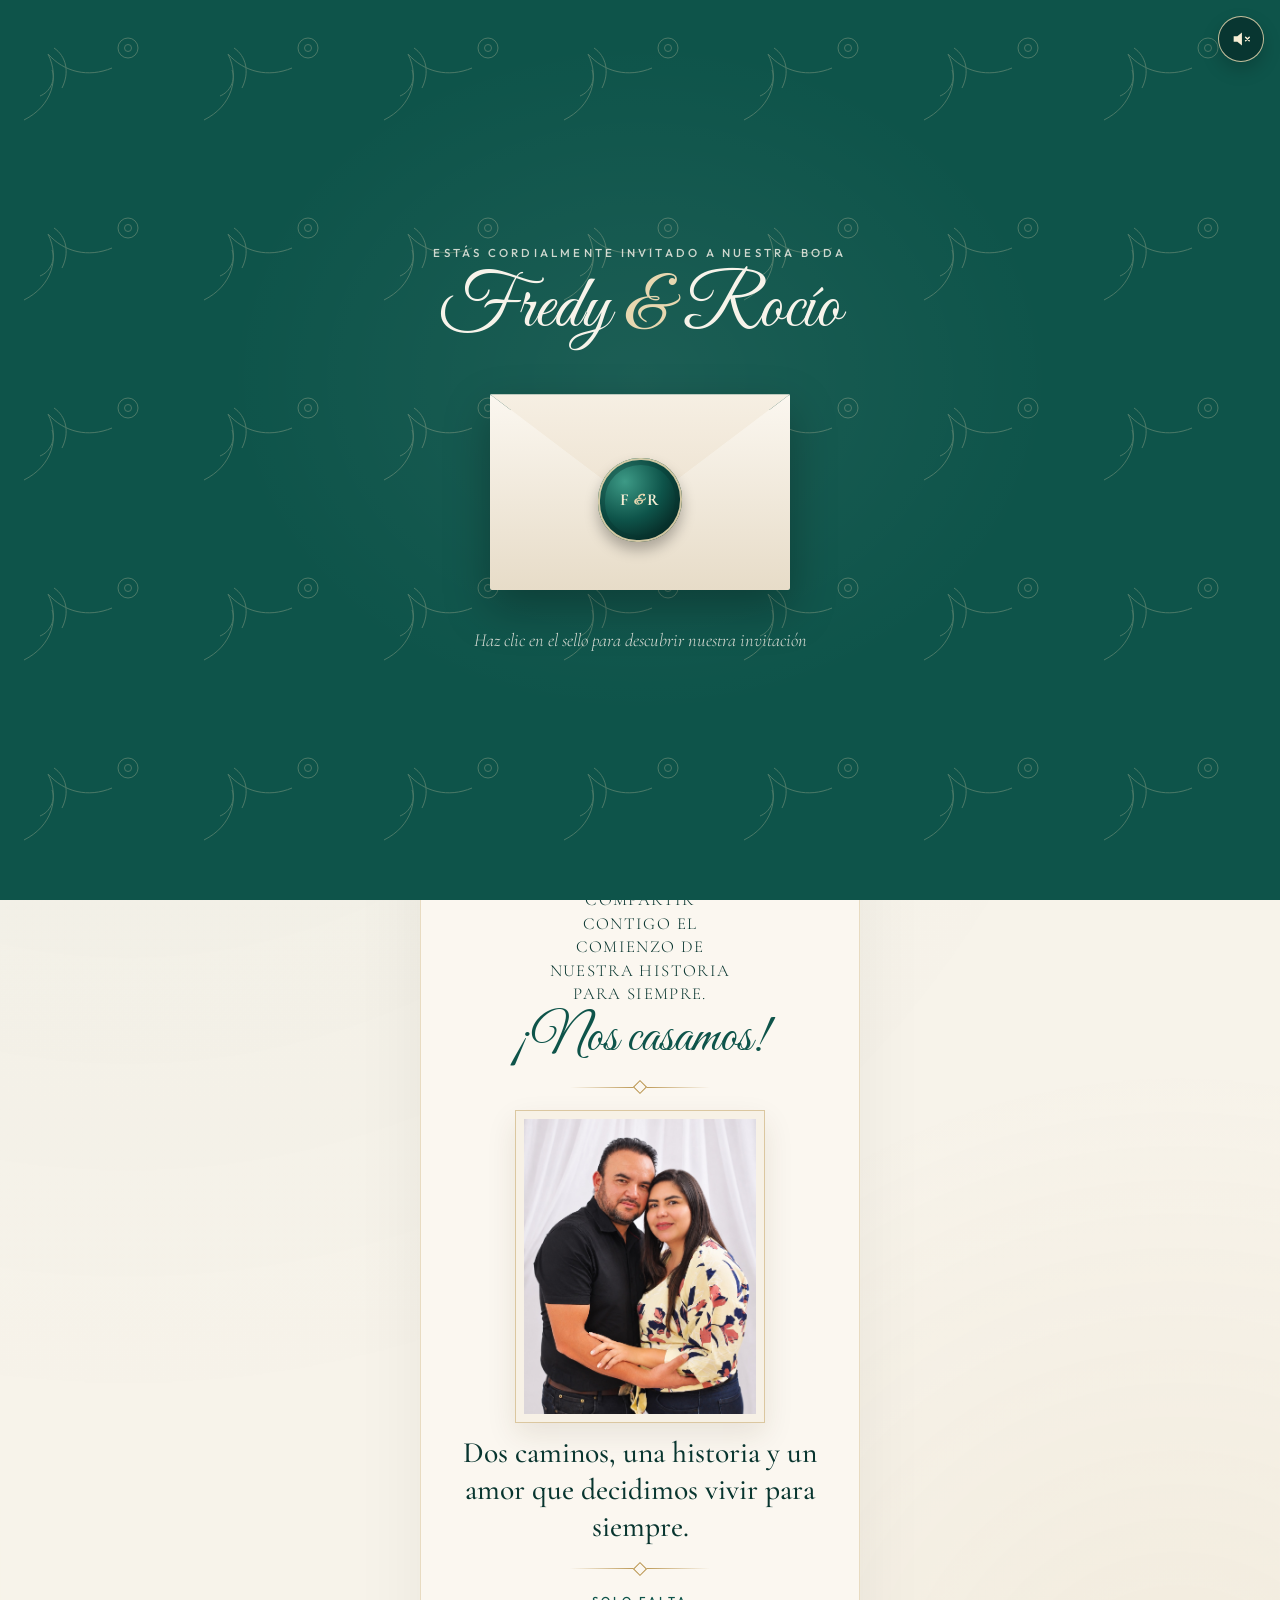
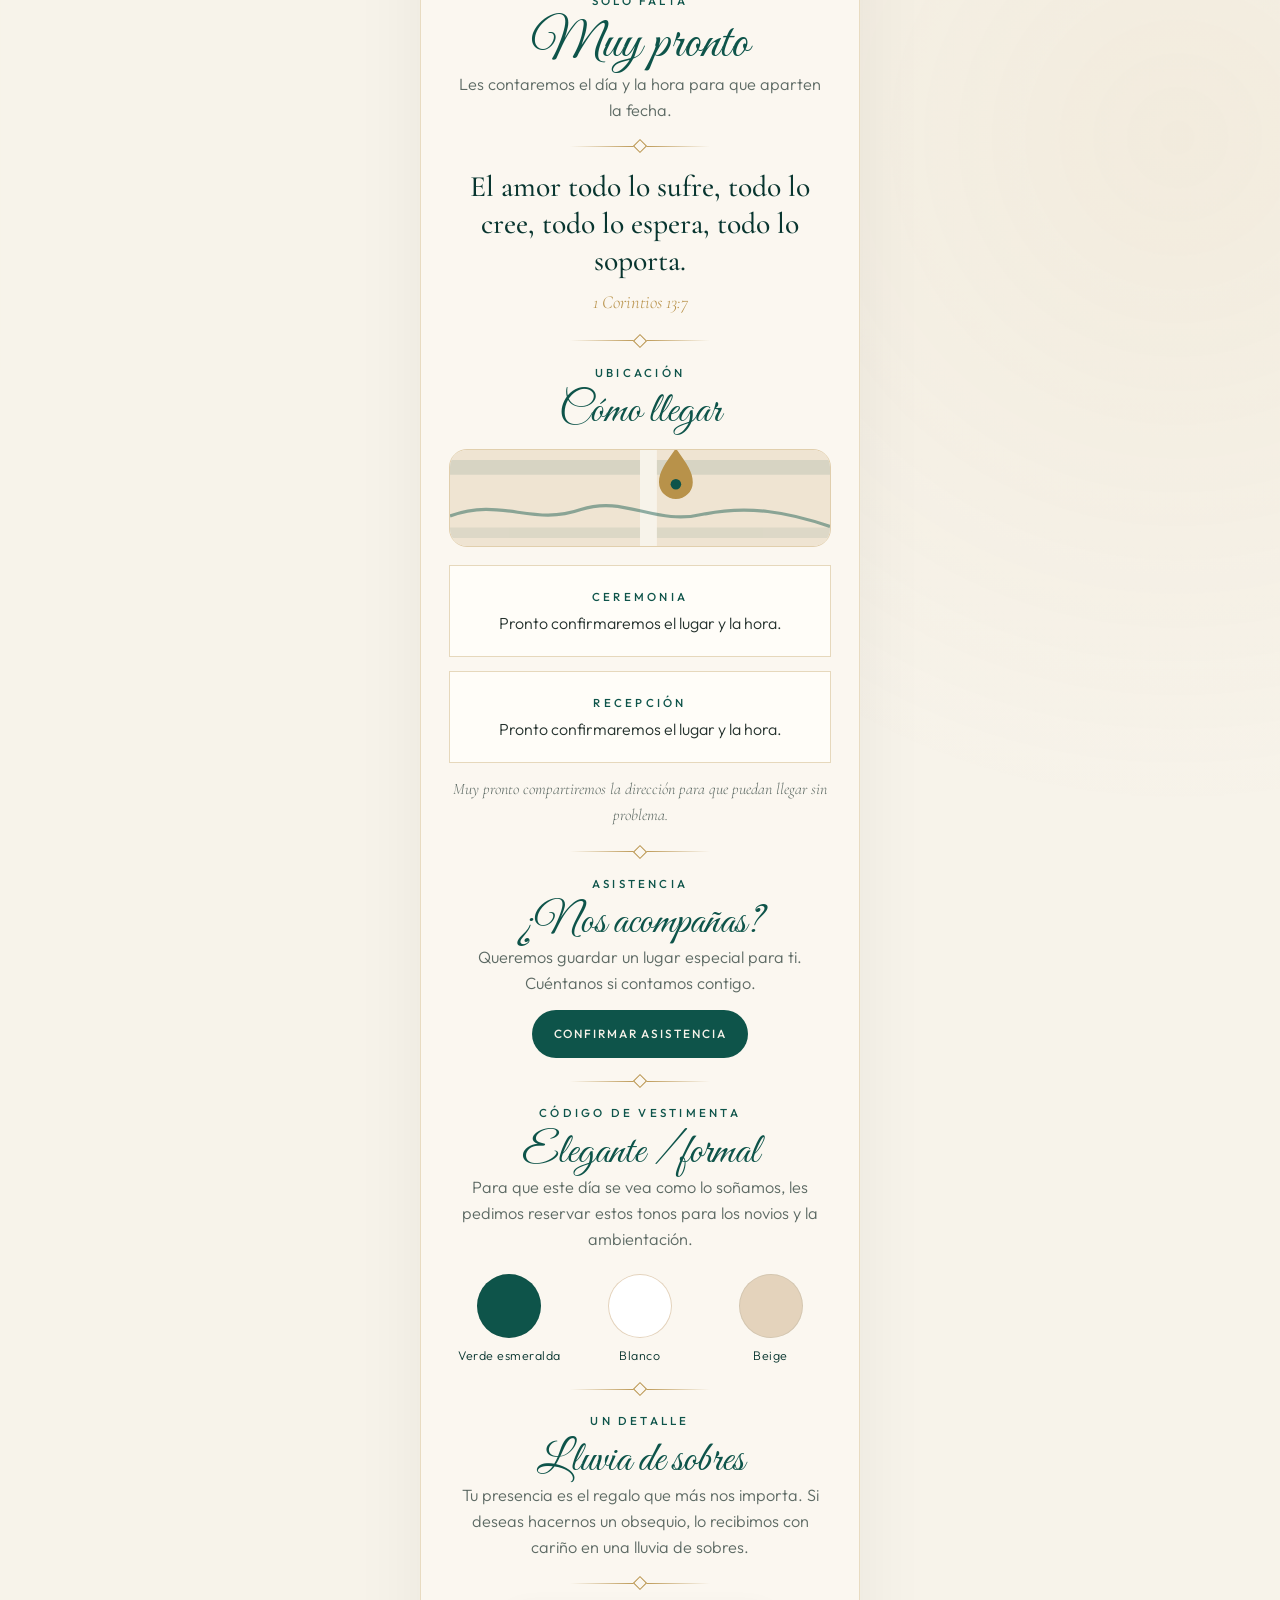
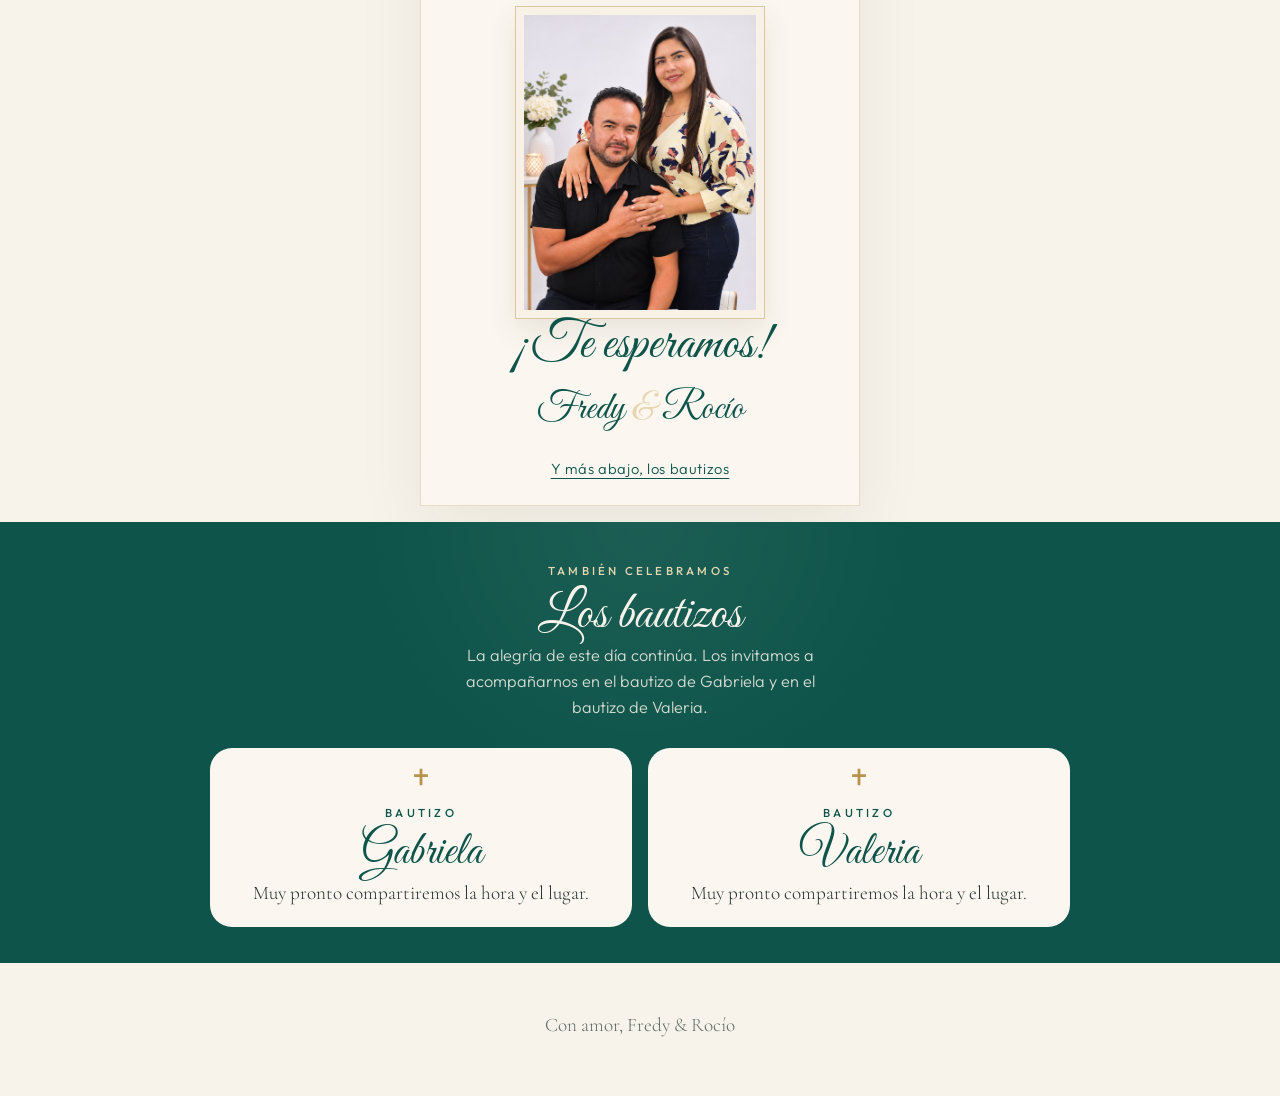
==== public/index.html @ 4b37cfa0 "Sirve la invitación desde public para que Vercel la publique. Co-authored-by: Cursor <cursoragent@cu" ====
<!DOCTYPE html>
<html lang="es">
<head>
  <meta charset="UTF-8">
  <meta name="viewport" content="width=device-width, initial-scale=1">
  <meta name="theme-color" content="#0e544a">
  <title>Fredy &amp; Rocío</title>
  <meta name="description" content="Invitación a la boda de Fredy y Rocío, y a los bautizos de Gabriela y Valeria.">
  <link rel="icon" href="data:image/svg+xml,%3Csvg xmlns='http://www.w3.org/2000/svg' viewBox='0 0 32 32'%3E%3Crect width='32' height='32' rx='6' fill='%230e544a'/%3E%3Ctext x='16' y='21' text-anchor='middle' font-size='11' fill='%23f3e6c4' font-family='Georgia'%3EFR%3C/text%3E%3C/svg%3E">
  <link rel="preconnect" href="https://fonts.googleapis.com">
  <link rel="preconnect" href="https://fonts.gstatic.com" crossorigin>
  <link href="https://fonts.googleapis.com/css2?family=Cormorant+Garamond:ital,wght@0,500;0,600;0,700;1,500;1,600&family=Great+Vibes&family=Outfit:wght@300;400;500;600&display=swap" rel="stylesheet">
  <link rel="stylesheet" href="css/styles.css">
</head>
<body>
  <section class="gate" id="gate" aria-label="Portada de la invitación">
    <div class="gate-inner">
      <p class="invite-kicker"><span>Estás cordialmente invitado</span><span>a nuestra boda</span></p>
      <p class="gate-names"><span data-novio>Fredy</span> <em>&amp;</em> <span data-novia>Rocío</span></p>

      <button class="seal-btn" id="openInvite" type="button">
        <span class="envelope" aria-hidden="true">
          <span class="env-letter"></span>
          <span class="env-pocket"></span>
          <span class="env-flap"></span>
          <span class="seal-wrap">
            <span class="env-seal">
              <span class="seal-letters"><b data-inicial-novio>F</b><i>&amp;</i><b data-inicial-novia>R</b></span>
            </span>
          </span>
        </span>
        <span class="sr-only">Abrir la invitación de Fredy y Rocío</span>
      </button>

      <p class="gate-hint">Haz clic en el sello para descubrir nuestra invitación</p>
    </div>
  </section>

  <main id="invitacion" tabindex="-1">
    <article class="card">
      <header class="hero">
        <div class="monogram" aria-hidden="true"><span data-inicial-novio>F</span><em>&amp;</em><span data-inicial-novia>R</span></div>
        <blockquote class="verse">
          <p>“Mejores son dos que uno.”</p>
          <cite>Eclesiastés 4:9</cite>
        </blockquote>

        <button class="photo-btn frame" type="button" data-full="imagen2.jpeg" aria-label="Ampliar la foto de Fredy y Rocío">
          <img src="imagen2.jpeg" alt="Fredy y Rocío se miran y se toman de la mano">
        </button>

        <h1 class="names-lockup">
          <span data-novio>Fredy</span>
          <em>&amp;</em>
          <span data-novia>Rocío</span>
        </h1>
        <p class="lede">Con la bendición de Dios y de nuestras familias, queremos que seas parte del día en que dos historias se vuelven una sola.</p>
      </header>

      <div class="divider" aria-hidden="true"><span></span></div>

      <section class="block message" aria-label="Nos casamos">
        <p class="eyebrow">Nuestra invitación</p>
        <p class="message-copy">Queremos compartir contigo el comienzo de nuestra historia para siempre.</p>
        <h2 class="script">¡Nos casamos!</h2>
      </section>

      <div class="divider" aria-hidden="true"><span></span></div>

      <section class="block story">
        <button class="photo-btn frame frame-soft" type="button" data-full="imagen1.jpeg" aria-label="Ampliar otra foto de Fredy y Rocío">
          <img src="imagen1.jpeg" alt="Fredy y Rocío abrazados" loading="lazy">
        </button>
        <blockquote class="verse verse-story">
          <p>Dos caminos, una historia y un amor que decidimos vivir para siempre.</p>
        </blockquote>
      </section>

      <div class="divider" aria-hidden="true"><span></span></div>

      <section class="block" id="cuando" aria-label="Fecha">
        <p class="eyebrow">Solo falta</p>
        <div id="countdown" class="countdown" hidden>
          <div><strong data-unit="d">00</strong><span>días</span></div>
          <div><strong data-unit="h">00</strong><span>hrs</span></div>
          <div><strong data-unit="m">00</strong><span>min</span></div>
          <div><strong data-unit="s">00</strong><span>seg</span></div>
        </div>
        <div id="fechaPendiente">
          <h2 class="script" id="fechaTitulo">Muy pronto</h2>
          <p class="lede" id="fechaLede">Les contaremos el día y la hora para que aparten la fecha.</p>
        </div>
        <p class="date-line" id="fechaTexto" hidden></p>
        <a class="btn" id="agendar" hidden target="_blank" rel="noopener noreferrer">Agendar</a>
      </section>

      <div class="divider" aria-hidden="true"><span></span></div>

      <section class="block">
        <blockquote class="verse">
          <p>El amor todo lo sufre, todo lo cree, todo lo espera, todo lo soporta.</p>
          <cite>1 Corintios 13:7</cite>
        </blockquote>
      </section>

      <div class="divider" aria-hidden="true"><span></span></div>

      <section class="block" id="llegar" aria-label="Cómo llegar">
        <p class="eyebrow">Ubicación</p>
        <h2 class="script script-sm">Cómo llegar</h2>
        <div class="map-art" aria-hidden="true">
          <svg viewBox="0 0 360 150" preserveAspectRatio="xMidYMid slice">
            <rect width="360" height="150" fill="#efe4d2"/>
            <path d="M0 46h360" stroke="#0e544a" stroke-width="14" opacity=".1"/>
            <path d="M0 108h360" stroke="#0e544a" stroke-width="10" opacity=".08"/>
            <path d="M188 0v150" stroke="#f7f3ea" stroke-width="16"/>
            <path d="M0 92c48-18 78 10 124-6 42-14 70 16 118 4 40-8 78-2 118 12" fill="none" stroke="#0e544a" stroke-width="3" opacity=".45"/>
            <path d="M214 28c-10 14-16 22-16 32a16 16 0 1 0 32 0c0-10-6-18-16-32z" fill="#b8924a"/>
            <circle cx="214" cy="62" r="5" fill="#0e544a"/>
          </svg>
        </div>
        <div class="loc-list">
          <article class="loc" id="locCeremonia">
            <p class="eyebrow">Ceremonia</p>
            <div class="js-filled" hidden>
              <h3 class="js-lugar"></h3>
              <p class="js-dir"></p>
              <p class="js-hora"></p>
            </div>
            <p class="js-empty">Pronto confirmaremos el lugar y la hora.</p>
            <a class="btn js-maps" hidden target="_blank" rel="noopener noreferrer">Cómo llegar</a>
          </article>
          <article class="loc" id="locRecepcion">
            <p class="eyebrow">Recepción</p>
            <div class="js-filled" hidden>
              <h3 class="js-lugar"></h3>
              <p class="js-dir"></p>
              <p class="js-hora"></p>
            </div>
            <p class="js-empty">Pronto confirmaremos el lugar y la hora.</p>
            <a class="btn js-maps" hidden target="_blank" rel="noopener noreferrer">Cómo llegar</a>
          </article>
        </div>
        <p class="note" id="mapsNote">Muy pronto compartiremos la dirección para que puedan llegar sin problema.</p>
      </section>

      <div class="divider" aria-hidden="true"><span></span></div>

      <section class="block rsvp-card" aria-label="Confirmar asistencia">
        <p class="eyebrow">Asistencia</p>
        <h2 class="script script-sm">¿Nos acompañas?</h2>
        <p class="lede">Queremos guardar un lugar especial para ti. Cuéntanos si contamos contigo.</p>
        <button class="btn" id="openRsvp" type="button">Confirmar asistencia</button>
      </section>

      <div class="divider" aria-hidden="true"><span></span></div>

      <section class="block" id="vestimenta" aria-label="Código de vestimenta">
        <p class="eyebrow">Código de vestimenta</p>
        <h2 class="script script-sm">Elegante / formal</h2>
        <p class="lede">Para que este día se vea como lo soñamos, les pedimos reservar estos tonos para los novios y la ambientación.</p>
        <ul class="swatches">
          <li>
            <span class="swatch swatch-emerald"></span>
            <span>Verde esmeralda</span>
          </li>
          <li>
            <span class="swatch swatch-white"></span>
            <span>Blanco</span>
          </li>
          <li>
            <span class="swatch swatch-beige"></span>
            <span>Beige</span>
          </li>
        </ul>
      </section>

      <div class="divider" aria-hidden="true"><span></span></div>

      <section class="block">
        <p class="eyebrow">Un detalle</p>
        <h2 class="script script-sm">Lluvia de sobres</h2>
        <p class="lede">Tu presencia es el regalo que más nos importa. Si deseas hacernos un obsequio, lo recibimos con cariño en una lluvia de sobres.</p>
      </section>

      <div class="divider" aria-hidden="true"><span></span></div>

      <section class="block closing">
        <button class="photo-btn frame" type="button" data-full="imagen.jpeg" aria-label="Ampliar el retrato de Fredy y Rocío">
          <img src="imagen.jpeg" alt="Retrato de Fredy sentado y Rocío de pie a su lado" loading="lazy">
        </button>
        <h2 class="script">¡Te esperamos!</h2>
        <p class="names-small"><span data-novio>Fredy</span> <em>&amp;</em> <span data-novia>Rocío</span></p>
        <a class="text-link" href="#bautizos">Y más abajo, los bautizos</a>
      </section>
    </article>

    <section class="baptisms" id="bautizos" aria-label="Bautizos de Gabriela y Valeria">
      <p class="eyebrow eyebrow-light">También celebramos</p>
      <h2 class="script script-light">Los bautizos</h2>
      <p class="lede lede-light">La alegría de este día continúa. Los invitamos a acompañarnos en el bautizo de Gabriela y en el bautizo de Valeria.</p>
      <div class="baptism-grid">
        <article class="baptism-card" data-baptism="0">
          <svg class="cross" viewBox="0 0 32 32" aria-hidden="true"><path d="M14 4h4v8h8v4h-8v12h-4V16H6v-4h8z"/></svg>
          <p class="eyebrow">Bautizo</p>
          <h3 class="script" data-b-name>Gabriela</h3>
          <div class="js-details"></div>
          <a class="btn btn-line js-maps" hidden target="_blank" rel="noopener noreferrer">Cómo llegar</a>
        </article>
        <article class="baptism-card" data-baptism="1">
          <svg class="cross" viewBox="0 0 32 32" aria-hidden="true"><path d="M14 4h4v8h8v4h-8v12h-4V16H6v-4h8z"/></svg>
          <p class="eyebrow">Bautizo</p>
          <h3 class="script" data-b-name>Valeria</h3>
          <div class="js-details"></div>
          <a class="btn btn-line js-maps" hidden target="_blank" rel="noopener noreferrer">Cómo llegar</a>
        </article>
      </div>
    </section>

    <footer class="site-footer">
      <p>Con amor, <span data-pareja>Fredy &amp; Rocío</span></p>
    </footer>
  </main>

  <dialog class="modal" id="rsvp" aria-labelledby="rsvpTitle">
    <form class="sheet" id="rsvpForm">
      <button class="icon-x" id="closeRsvp" type="button" aria-label="Cerrar">×</button>
      <p class="eyebrow">Asistencia</p>
      <h2 class="script script-sm" id="rsvpTitle">Confirmar asistencia</h2>
      <div class="form-body" id="rsvpFields">
        <label class="field">
          <span>Tu nombre</span>
          <input name="nombre" type="text" required maxlength="80" autocomplete="name" placeholder="Cómo te llamas">
        </label>
        <label class="field">
          <span>¿A qué nos acompañas?</span>
          <select name="evento">
            <option value="la boda">A la boda</option>
            <option value="el bautizo de Gabriela">Al bautizo de Gabriela</option>
            <option value="el bautizo de Valeria">Al bautizo de Valeria</option>
            <option value="la boda y los bautizos">A la boda y los bautizos</option>
          </select>
        </label>
        <label class="field">
          <span>¿Cuántas personas van, incluyéndote?</span>
          <input name="personas" type="number" min="1" max="12" value="1" required>
        </label>
        <div class="choices" role="group" aria-label="Respuesta">
          <button class="choice" type="button" data-choice="si" aria-pressed="false">Sí, confirmo</button>
          <button class="choice" type="button" data-choice="no" aria-pressed="false">No puedo ir</button>
        </div>
        <p class="form-error" id="rsvpError" hidden>Cuéntanos si puedes acompañarnos.</p>
        <button class="btn btn-full" type="submit">Enviar confirmación</button>
      </div>
      <div class="thanks" id="rsvpThanks" hidden>
        <h3 class="script script-sm">Gracias</h3>
        <p id="thanksText"></p>
        <textarea id="thanksMessage" readonly></textarea>
        <button class="btn btn-line" id="copyMsg" type="button">Copiar mensaje</button>
      </div>
    </form>
  </dialog>

  <dialog class="lightbox" id="lightbox">
    <button class="icon-x icon-x-light" id="closeLight" type="button" aria-label="Cerrar foto">×</button>
    <img id="lightImg" alt="">
  </dialog>

  <img class="rose rose-float rose-float-left" src="rosas-trio.png" alt="" aria-hidden="true">
  <img class="rose rose-float rose-float-right" src="rosas-ramo.png" alt="" aria-hidden="true">
  <div class="floracion" id="floracion" aria-hidden="true"></div>
  <audio id="musica" src="tengo-ganas.mp3" loop preload="auto"></audio>
  <button class="sound-btn" id="soundBtn" type="button" aria-pressed="true" aria-label="Silenciar música">
    <svg class="icon-on" viewBox="0 0 24 24" aria-hidden="true"><path d="M4 9h4l5-4v14l-5-4H4z"/><path d="M16 9.5a3.5 3.5 0 0 1 0 5" fill="none" stroke="currentColor" stroke-width="1.6" stroke-linecap="round"/><path d="M16 6.5a6.5 6.5 0 0 1 0 11" fill="none" stroke="currentColor" stroke-width="1.6" stroke-linecap="round"/></svg>
    <svg class="icon-off" viewBox="0 0 24 24" aria-hidden="true"><path d="M4 9h4l5-4v14l-5-4H4z"/><path d="M17 10l4 4M21 10l-4 4" fill="none" stroke="currentColor" stroke-width="1.6" stroke-linecap="round"/></svg>
  </button>

  <script src="js/invite.js"></script>
</body>
</html>
---- public/css/styles.css ----
:root {
  --emerald: #0e544a;
  --emerald-deep: #08352f;
  --emerald-mid: #1a6b5c;
  --cream: #f7f3ea;
  --cream-2: #f3eadc;
  --beige: #e4d3bc;
  --gold: #b8924a;
  --gold-soft: #e7d7b0;
  --ink: #24312d;
  --muted: #5d6a64;
  --paper: #fbf7f0;
  --shadow: 0 24px 60px rgba(36, 28, 16, 0.12);
  --serif: "Cormorant Garamond", Georgia, serif;
  --script: "Great Vibes", cursive;
  --sans: "Outfit", "Segoe UI", sans-serif;
}

* { box-sizing: border-box; }
[hidden] { display: none !important; }
html { scroll-behavior: smooth; }
body {
  margin: 0;
  color: var(--ink);
  background: var(--cream);
  font-family: var(--sans);
  font-weight: 300;
  line-height: 1.6;
}
img { max-width: 100%; }
button, input, select, textarea { font: inherit; color: inherit; }
button { cursor: pointer; }
a { color: inherit; }

.sr-only {
  position: absolute;
  width: 1px;
  height: 1px;
  padding: 0;
  margin: -1px;
  overflow: hidden;
  clip: rect(0, 0, 0, 0);
  border: 0;
}

.gate {
  position: fixed;
  inset: 0;
  z-index: 30;
  display: grid;
  place-items: center;
  overflow: auto;
  padding: 36px 20px;
  color: var(--gold-soft);
  background-color: var(--emerald);
  background-image:
    radial-gradient(ellipse at 50% 42%, rgba(255, 255, 255, 0.06), transparent 46%),
    url("data:image/svg+xml;utf8,<svg xmlns='http://www.w3.org/2000/svg' width='180' height='180' viewBox='0 0 180 180'><g fill='none' stroke='%23e7d7b0' stroke-width='1' opacity='.28'><path d='M24 120c28-14 36-42 24-66 16 18 40 24 64 14'/><path d='M40 96c10-4 16-16 12-26'/><path d='M62 88c8-16 4-32-8-40'/><circle cx='128' cy='48' r='10'/><circle cx='128' cy='48' r='3.5'/></g></svg>");
  transition: opacity 0.55s ease, visibility 0s linear 0.55s;
}
body:not(.is-open) { overflow: hidden; }
body.is-open .gate {
  opacity: 0;
  visibility: hidden;
  pointer-events: none;
}
.gate-inner {
  width: min(100%, 520px);
  text-align: center;
}
.invite-kicker,
.eyebrow {
  margin: 0;
  font-size: 0.72rem;
  font-weight: 500;
  letter-spacing: 0.28em;
  text-transform: uppercase;
}
.invite-kicker {
  display: flex;
  flex-direction: column;
  gap: 0.35rem;
  color: rgba(247, 243, 234, 0.82);
  letter-spacing: 0.18em;
}
@media (min-width: 700px) {
  .invite-kicker {
    flex-direction: row;
    justify-content: center;
    gap: 0.45em;
    letter-spacing: 0.28em;
  }
}
.gate-names {
  margin: 10px 0 8px;
  font-family: var(--script);
  font-size: clamp(3.2rem, 8vw, 4.6rem);
  line-height: 1;
  color: #f7f3ea;
}
.gate-names em,
.names-lockup em,
.names-small em { font-style: normal; color: var(--gold-soft); }
.gate-hint {
  margin: 18px 0 0;
  font-family: var(--serif);
  font-style: italic;
  font-size: 1.15rem;
  color: rgba(247, 243, 234, 0.88);
}

.seal-btn {
  position: relative;
  display: inline-grid;
  place-items: center;
  margin-top: 12px;
  padding: 28px 36px 18px;
  border: 0;
  background: transparent;
  color: var(--gold-soft);
}
.seal-btn:focus-visible,
.btn:focus-visible,
.choice:focus-visible,
.photo-btn:focus-visible,
.text-link:focus-visible,
.icon-x:focus-visible {
  outline: 2px solid var(--gold);
  outline-offset: 3px;
}
.envelope {
  position: relative;
  display: block;
  width: min(78vw, 300px);
  height: 196px;
  perspective: 800px;
  filter: drop-shadow(0 18px 22px rgba(0, 0, 0, 0.28));
}
.env-letter,
.env-pocket,
.env-flap { position: absolute; inset: 0; }
.env-letter {
  left: 18px;
  right: 18px;
  top: 16px;
  height: 132px;
  background:
    linear-gradient(180deg, transparent, rgba(14, 84, 74, 0.05)),
    #fffdf8;
  z-index: 1;
  transition: transform 0.7s ease;
}
.env-letter::after {
  content: "F  &  R";
  position: absolute;
  left: 0;
  right: 0;
  top: 28px;
  text-align: center;
  font-family: var(--serif);
  letter-spacing: 0.28em;
  color: var(--emerald);
  font-size: 0.95rem;
}
.env-pocket {
  background: linear-gradient(180deg, #fbf7f0 0%, #e7dcc8 100%);
  clip-path: polygon(0 0, 50% 58%, 100% 0, 100% 100%, 0 100%);
  z-index: 2;
  border-radius: 2px;
}
.env-flap {
  background: linear-gradient(180deg, #f6efe3, #e6d8c2);
  clip-path: polygon(0 0, 100% 0, 50% 58%);
  transform-origin: top center;
  transition: transform 0.8s cubic-bezier(0.4, 0, 0.2, 1);
  z-index: 3;
  backface-visibility: hidden;
}
body.is-opening .env-flap { transform: rotateX(180deg); }
body.is-opening .env-letter { transform: translateY(-28px); }
.seal-wrap {
  position: absolute;
  left: 50%;
  top: 54%;
  z-index: 4;
  transform: translate(-50%, -50%);
  transition: transform 0.7s ease, opacity 0.45s ease;
}
body.is-opening .seal-wrap {
  transform: translate(-50%, -160%);
  opacity: 0;
}
.env-seal {
  display: grid;
  place-items: center;
  width: 84px;
  height: 84px;
  border-radius: 50% 48% 50% 46%;
  background:
    radial-gradient(circle at 32% 28%, #3d9a86, #0e544a 46%, #062824 78%);
  box-shadow:
    inset 0 0 0 2px rgba(231, 215, 176, 0.9),
    inset 0 0 0 7px rgba(8, 53, 47, 0.35),
    0 8px 14px rgba(0, 0, 0, 0.28);
  animation: pulse 2.8s ease-in-out infinite;
}
body.is-opening .env-seal { animation: none; }
.seal-letters {
  position: relative;
  z-index: 1;
  display: flex;
  align-items: center;
  justify-content: center;
  color: #f6edd4;
  font-family: var(--serif);
  font-weight: 600;
  letter-spacing: 0.02em;
  gap: 4px;
  line-height: 1;
  font-size: 1.05rem;
}
.seal-letters i {
  font-style: normal;
  font-family: var(--script);
  font-size: 0.95rem;
  line-height: 1;
  margin: 0;
  color: var(--gold-soft);
}
@keyframes pulse {
  0%, 100% { transform: scale(1); }
  50% { transform: scale(1.045); }
}

main { outline: none; }
.page, main {
  background:
    radial-gradient(circle at 10% 8%, rgba(14, 84, 74, 0.04), transparent 26%),
    radial-gradient(circle at 92% 40%, rgba(184, 146, 74, 0.08), transparent 24%),
    var(--cream);
}
.card {
  width: min(440px, calc(100% - 28px));
  margin: 0 auto;
  padding: 28px 20px 22px;
}
.hero, .block { text-align: center; }
.monogram {
  width: 76px;
  height: 76px;
  margin: 0 auto 14px;
  display: flex;
  align-items: center;
  justify-content: center;
  border: 1px solid var(--gold);
  border-radius: 50%;
  box-shadow: inset 0 0 0 5px rgba(184, 146, 74, 0.15);
  color: var(--emerald);
  font-family: var(--serif);
  font-size: 1.35rem;
  line-height: 1;
  letter-spacing: 0;
  gap: 2px;
}
.monogram em {
  font-family: var(--script);
  font-style: normal;
  font-size: 1.1rem;
  line-height: 1;
  margin: 0;
  color: var(--gold);
}
.verse { margin: 0 0 14px; }
.verse p {
  margin: 0;
  font-family: var(--serif);
  font-size: clamp(1.45rem, 3.4vw, 1.85rem);
  font-weight: 500;
  line-height: 1.25;
  color: var(--emerald-deep);
}
.verse cite {
  display: block;
  margin-top: 8px;
  font-family: var(--serif);
  font-style: italic;
  font-size: 1.15rem;
  color: var(--gold);
}
.verse-story { margin-top: 12px; margin-bottom: 0; }
.frame {
  display: block;
  width: min(70%, 250px);
  aspect-ratio: 4 / 5;
  margin: 0 auto;
  padding: 8px;
  overflow: hidden;
  border: 1px solid rgba(184, 146, 74, 0.45);
  background: #f7f1e6;
  box-shadow: 0 12px 28px rgba(70, 48, 20, 0.1);
}
.photo-btn {
  padding: 8px;
  color: inherit;
}
.frame img, .photo-btn img {
  display: block;
  width: 100%;
  height: 100%;
  object-fit: cover;
  object-position: center 16%;
}
.names-lockup {
  margin: 14px 0 4px;
  display: grid;
  justify-items: center;
  font-family: var(--script);
  font-weight: 400;
  font-size: clamp(2.8rem, 8vw, 3.6rem);
  line-height: 0.9;
  color: var(--emerald);
}
.names-lockup em { font-size: 0.7em; color: var(--gold); }
.lede {
  margin: 0 auto;
  max-width: 34ch;
  font-size: 1.02rem;
  color: var(--muted);
}
.eyebrow { color: var(--emerald); margin-bottom: 8px; }
.script {
  margin: 0;
  font-family: var(--script);
  font-weight: 400;
  font-size: clamp(2.5rem, 7vw, 3.3rem);
  line-height: 1;
  color: var(--emerald);
}
.script-sm { font-size: clamp(2.15rem, 6vw, 2.7rem); }
.message-copy {
  margin: 0 auto 6px;
  max-width: 24ch;
  font-family: var(--serif);
  font-size: 1.05rem;
  letter-spacing: 0.08em;
  text-transform: uppercase;
  line-height: 1.4;
  color: var(--emerald-deep);
}
.divider {
  height: 14px;
  margin: 16px 0;
  position: relative;
  background: linear-gradient(90deg, transparent, var(--gold), transparent) center / 140px 1px no-repeat;
}
.divider span { display: none; }
.divider::after {
  content: "";
  position: absolute;
  left: 50%;
  top: 50%;
  width: 8px;
  height: 8px;
  border: 1px solid var(--gold);
  transform: translate(-50%, -50%) rotate(45deg);
  background: var(--sheet, var(--cream));
}
@media (min-width: 860px) {
  .card {
    --sheet: #fbf7f0;
    margin-top: 32px;
    margin-bottom: 16px;
    padding: 32px 28px 24px;
    background: var(--sheet);
    border: 1px solid rgba(184, 146, 74, 0.28);
    box-shadow: 0 30px 70px rgba(36, 28, 16, 0.06);
  }
}

.countdown {
  display: grid;
  grid-template-columns: repeat(4, 1fr);
  gap: 8px;
  margin: 8px 0 16px;
}
.countdown div {
  padding: 12px 4px 10px;
  background: #fffdf8;
  border: 1px solid rgba(184, 146, 74, 0.35);
}
.countdown strong {
  display: block;
  font-family: var(--serif);
  font-size: 2rem;
  font-weight: 600;
  line-height: 1;
  color: var(--emerald);
  font-variant-numeric: tabular-nums;
}
.countdown span {
  font-size: 0.68rem;
  letter-spacing: 0.16em;
  text-transform: uppercase;
  color: var(--muted);
}
.date-line {
  margin: 12px 0 0;
  font-family: var(--serif);
  font-size: 1.6rem;
  color: var(--emerald-deep);
}
.map-art {
  margin: 16px 0 18px;
  overflow: hidden;
  border-radius: 18px;
  border: 1px solid rgba(184, 146, 74, 0.4);
}
.map-art svg { display: block; width: 100%; height: 96px; }
.loc-list { display: grid; gap: 14px; }
.loc {
  padding: 18px 16px 16px;
  background: #fffdf8;
  border: 1px solid rgba(184, 146, 74, 0.35);
}
.loc h3 {
  margin: 0;
  font-family: var(--serif);
  font-size: 1.7rem;
  font-weight: 600;
  color: var(--emerald-deep);
}
.loc p { margin: 4px 0; }
.js-hora {
  font-family: var(--serif);
  font-size: 1.25rem;
  color: var(--emerald);
}
.note {
  margin: 14px 0 0;
  font-family: var(--serif);
  font-style: italic;
  color: var(--muted);
}

.btn {
  display: inline-flex;
  align-items: center;
  justify-content: center;
  min-height: 48px;
  margin-top: 14px;
  padding: 0 22px;
  border: 0;
  border-radius: 999px;
  background: var(--emerald);
  color: var(--cream);
  font-size: 0.74rem;
  font-weight: 500;
  letter-spacing: 0.16em;
  text-transform: uppercase;
  text-decoration: none;
}
.btn-line {
  background: transparent;
  color: var(--emerald);
  border: 1px solid var(--emerald);
}
.btn-full { width: 100%; }
.swatches {
  display: grid;
  grid-template-columns: repeat(3, 1fr);
  gap: 10px;
  margin: 22px 0 0;
  padding: 0;
  list-style: none;
}
.swatches li {
  display: grid;
  justify-items: center;
  gap: 8px;
  font-size: 0.78rem;
  letter-spacing: 0.04em;
  color: var(--emerald-deep);
}
.swatch {
  width: 64px;
  height: 64px;
  border-radius: 50%;
  box-shadow: inset 0 0 0 1px rgba(36, 49, 45, 0.08);
}
.swatch-emerald { background: var(--emerald); }
.swatch-white { background: #fff; box-shadow: inset 0 0 0 1px var(--beige); }
.swatch-beige { background: var(--beige); }
.names-small {
  margin: 8px 0 0;
  font-family: var(--script);
  font-size: 2.4rem;
  color: var(--emerald);
}
.text-link {
  display: inline-block;
  margin-top: 16px;
  font-size: 0.92rem;
  letter-spacing: 0.04em;
  color: var(--emerald);
  text-underline-offset: 4px;
}

.baptisms {
  margin-top: 8px;
  padding: 40px 16px 36px;
  background:
    radial-gradient(circle at 50% 0%, rgba(255, 255, 255, 0.06), transparent 36%),
    var(--emerald);
  color: var(--cream);
  text-align: center;
}
.eyebrow-light { color: var(--gold-soft); }
.script-light { color: #f7f3ea; }
.lede-light {
  color: rgba(247, 243, 234, 0.84);
  margin-bottom: 28px;
}
.baptism-grid {
  width: min(860px, 100%);
  margin: 0 auto;
  display: grid;
  gap: 16px;
}
.baptism-card {
  padding: 18px 14px 16px;
  background: var(--paper);
  color: var(--ink);
  border-radius: 22px;
}
.baptism-card .script { font-size: clamp(2.3rem, 5vw, 2.9rem); }
.cross {
  width: 22px;
  height: 22px;
  margin-bottom: 8px;
  fill: var(--gold);
}
.baptism-card .js-details p {
  margin: 2px 0;
  font-family: var(--serif);
  font-size: 1.2rem;
}
.site-footer {
  padding: 28px 16px 36px;
  text-align: center;
  color: var(--muted);
  font-family: var(--serif);
  font-size: 1.2rem;
}

.modal, .lightbox {
  border: 0;
  padding: 0;
  background: transparent;
  max-width: calc(100vw - 28px);
}
.modal::backdrop, .lightbox::backdrop { background: rgba(8, 32, 28, 0.62); }
.sheet {
  position: relative;
  width: min(440px, 100%);
  margin: 0;
  padding: 28px 20px 22px;
  border-radius: 22px;
  background: var(--paper);
  text-align: center;
}
.icon-x {
  position: absolute;
  top: 10px;
  right: 12px;
  width: 36px;
  height: 36px;
  border: 0;
  border-radius: 50%;
  background: transparent;
  font-size: 1.6rem;
  line-height: 1;
  color: var(--emerald);
}
.form-body, .thanks { display: grid; gap: 12px; margin-top: 14px; }
.field { display: grid; gap: 6px; text-align: left; font-size: 0.92rem; }
.field input, .field select, .thanks textarea {
  width: 100%;
  border: 1px solid var(--beige);
  border-radius: 12px;
  background: #fffdf8;
  padding: 12px 12px;
}
.choices { display: grid; grid-template-columns: 1fr 1fr; gap: 8px; }
.choice {
  min-height: 46px;
  border-radius: 999px;
  border: 1px solid var(--emerald);
  background: transparent;
  color: var(--emerald);
  letter-spacing: 0.04em;
}
.choice[aria-pressed="true"] {
  background: var(--emerald);
  color: var(--cream);
}
.form-error { margin: 0; color: #8c3b32; font-size: 0.9rem; }
.thanks textarea {
  min-height: 96px;
  resize: vertical;
  text-align: left;
}
.lightbox {
  width: min(920px, calc(100vw - 24px));
  background: transparent;
}
.lightbox img {
  display: block;
  width: 100%;
  max-height: 86vh;
  object-fit: contain;
  border-radius: 12px;
}
.icon-x-light {
  position: fixed;
  top: 12px;
  right: 12px;
  color: white;
  background: rgba(0, 0, 0, 0.35);
}

.rose {
  position: absolute;
  pointer-events: none;
  user-select: none;
  z-index: 2;
}
.rose-float {
  position: fixed;
  z-index: 4;
  opacity: 0;
  transition: opacity 0.8s ease;
}
body.is-open .rose-float { opacity: 0.95; }
.rose-float-left {
  left: -48px;
  top: 72px;
  width: min(34vw, 190px);
}
.rose-float-right {
  right: -42px;
  bottom: 24px;
  width: min(36vw, 210px);
}

.sound-btn {
  position: fixed;
  top: 16px;
  right: 16px;
  z-index: 80;
  width: 46px;
  height: 46px;
  display: grid;
  place-items: center;
  border-radius: 50%;
  border: 1px solid rgba(231, 215, 176, 0.85);
  background: rgba(8, 53, 47, 0.92);
  color: #f6edd4;
  box-shadow: 0 8px 18px rgba(0, 0, 0, 0.18);
}
.sound-btn svg { width: 22px; height: 22px; fill: currentColor; }
.sound-btn .icon-off { display: none; }
.sound-btn.is-muted .icon-on { display: none; }
.sound-btn.is-muted .icon-off { display: block; }
body.is-open .sound-btn {
  background: #fffdf8;
  color: var(--emerald);
  border-color: rgba(184, 146, 74, 0.55);
}

.floracion {
  position: fixed;
  inset: 0;
  z-index: 45;
  overflow: hidden;
  pointer-events: none;
}
.petal, .rose-burst {
  position: absolute;
  left: 50%;
  top: 48%;
  opacity: 0;
  animation: petal-fly var(--d, 1.3s) ease-out forwards;
}
.petal {
  width: 16px;
  height: 24px;
  border-radius: 80% 10% 80% 10%;
  background: radial-gradient(circle at 30% 30%, #8fd4c0, #0e544a 62%);
  box-shadow: 0 0 0 1px rgba(184, 146, 74, 0.45);
}
.petal.gold {
  width: 8px;
  height: 12px;
  background: radial-gradient(circle at 30% 30%, #f3e6c4, #b8924a 70%);
}
.rose-burst {
  width: 120px;
  height: auto;
}
@keyframes petal-fly {
  0% { opacity: 0; transform: translate(-50%, -50%) scale(0.2) rotate(0deg); }
  18% { opacity: 1; }
  100% { opacity: 0; transform: translate(calc(-50% + var(--x)), calc(-50% + var(--y))) scale(1) rotate(var(--r)); }
}

@media (max-width: 720px) {
  .rose-float-left, .rose-float-right { width: 112px; }
  .rose-float-left { left: -40px; top: 64px; }
  .rose-float-right { right: -36px; }
}

@media (min-width: 760px) {
  .baptism-grid { grid-template-columns: 1fr 1fr; }
}

@media (prefers-reduced-motion: reduce) {
  html { scroll-behavior: auto; }
  .env-flap, .env-letter, .gate, .env-seal, .petal, .rose-burst { transition: none; animation: none; }
}
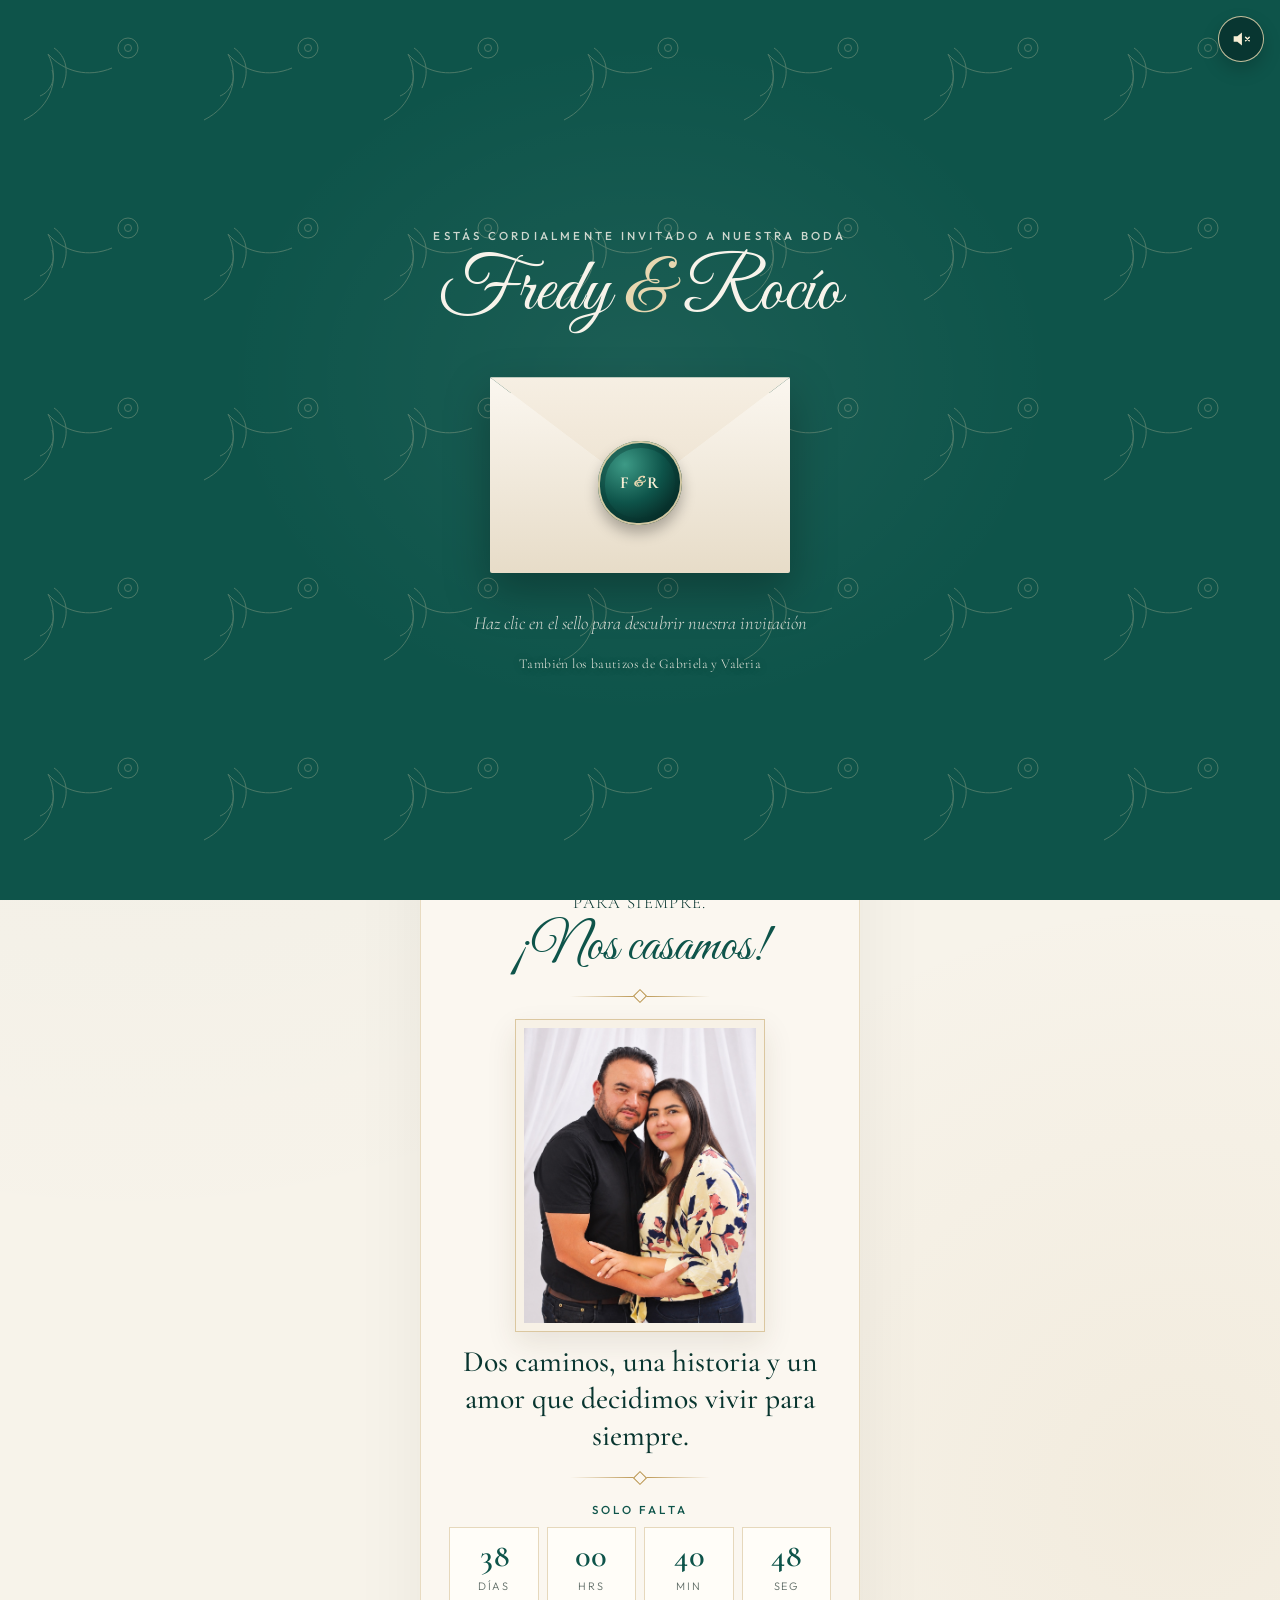
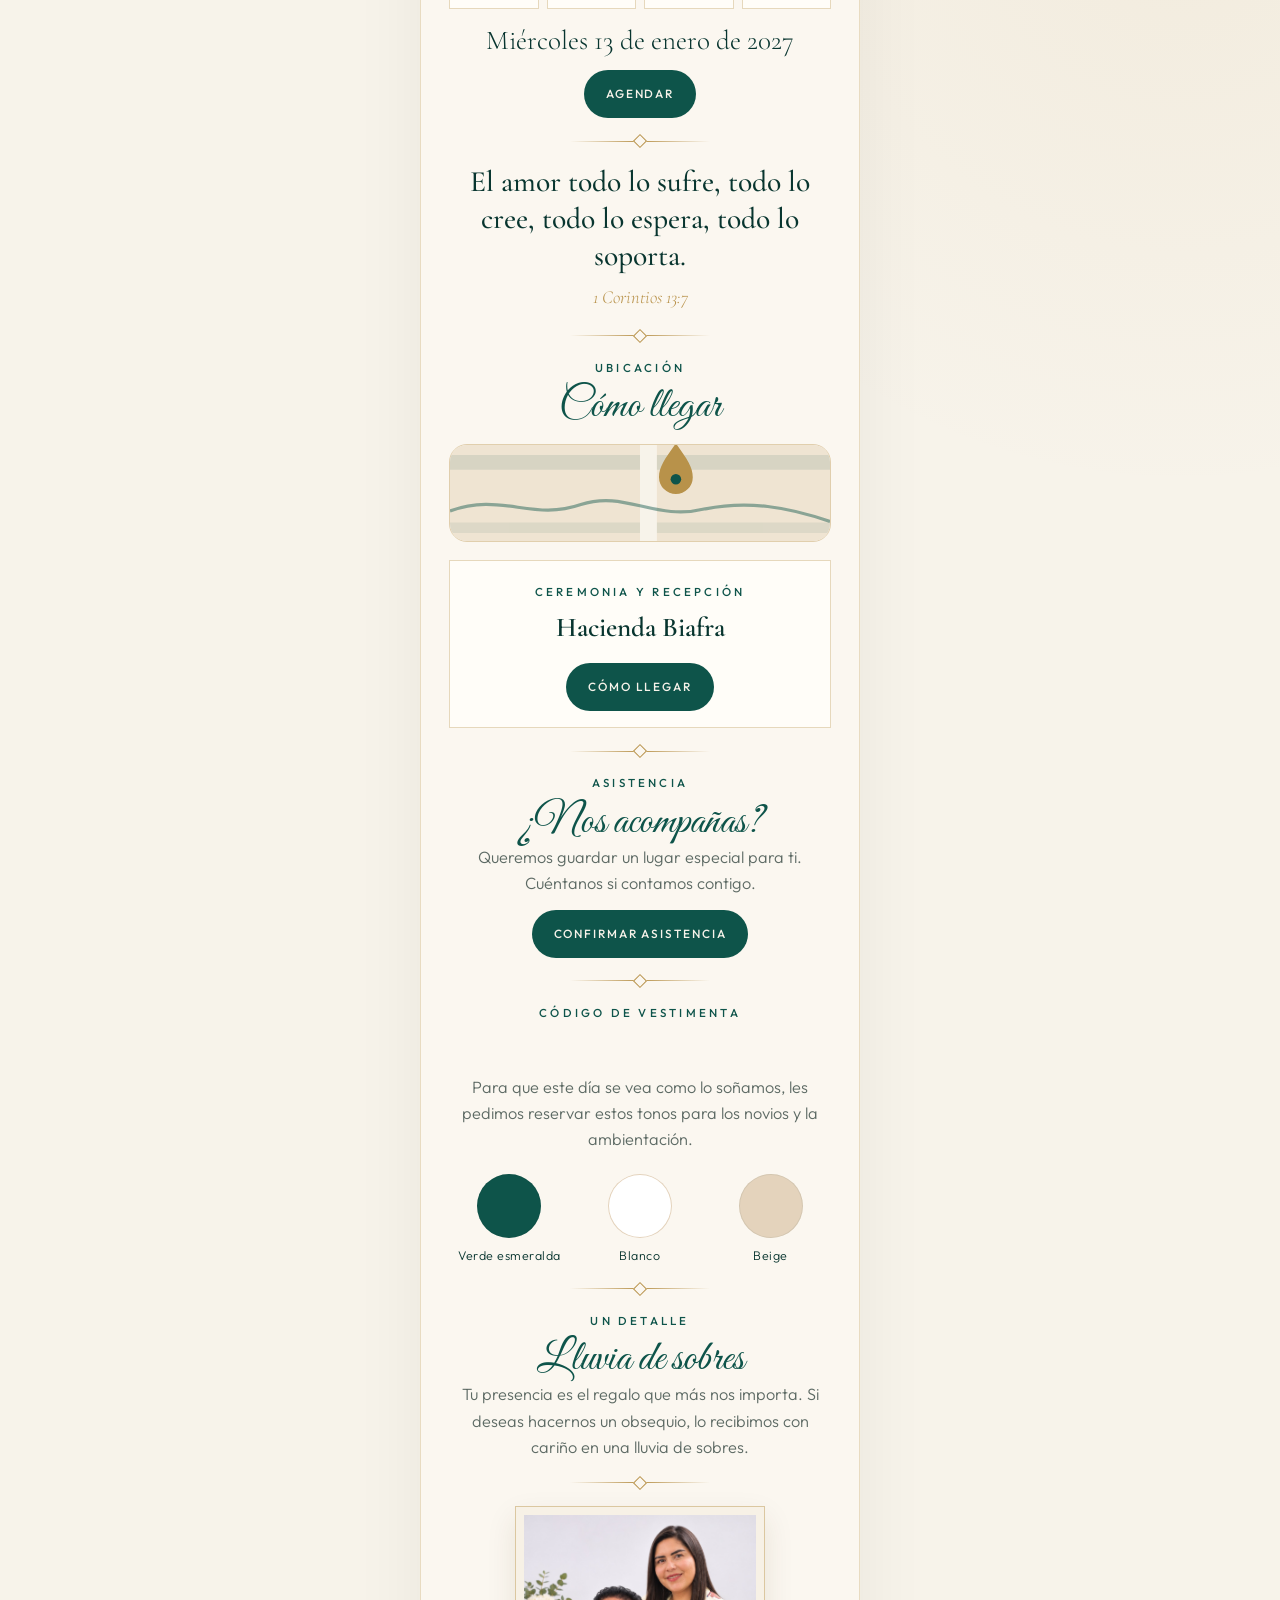
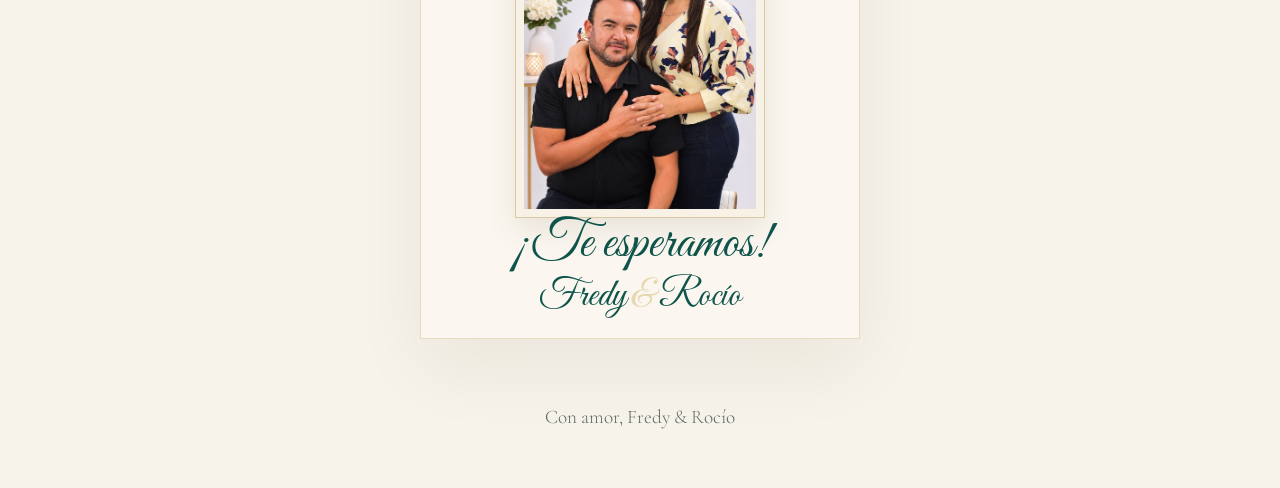
==== commit 3aa66b0c: "Actualiza la invitación con la fecha, Hacienda Biafra y la confirmación por WhatsApp. Co-authored-by" ====
--- a/public/index.html
+++ b/public/index.html
@@ -14,6 +14,7 @@
 </head>
 <body>
   <section class="gate" id="gate" aria-label="Portada de la invitación">
+    <img class="gate-flowers" src="flores-marco.png" alt="" aria-hidden="true">
     <div class="gate-inner">
       <p class="invite-kicker"><span>Estás cordialmente invitado</span><span>a nuestra boda</span></p>
       <p class="gate-names"><span data-novio>Fredy</span> <em>&amp;</em> <span data-novia>Rocío</span></p>
@@ -33,6 +34,7 @@
       </button>
 
       <p class="gate-hint">Haz clic en el sello para descubrir nuestra invitación</p>
+      <p class="gate-baptism">También los bautizos de Gabriela y Valeria</p>
     </div>
   </section>
 
@@ -119,28 +121,16 @@
             <circle cx="214" cy="62" r="5" fill="#0e544a"/>
           </svg>
         </div>
-        <div class="loc-list">
-          <article class="loc" id="locCeremonia">
-            <p class="eyebrow">Ceremonia</p>
-            <div class="js-filled" hidden>
-              <h3 class="js-lugar"></h3>
-              <p class="js-dir"></p>
-              <p class="js-hora"></p>
-            </div>
-            <p class="js-empty">Pronto confirmaremos el lugar y la hora.</p>
-            <a class="btn js-maps" hidden target="_blank" rel="noopener noreferrer">Cómo llegar</a>
-          </article>
-          <article class="loc" id="locRecepcion">
-            <p class="eyebrow">Recepción</p>
-            <div class="js-filled" hidden>
-              <h3 class="js-lugar"></h3>
-              <p class="js-dir"></p>
-              <p class="js-hora"></p>
-            </div>
-            <p class="js-empty">Pronto confirmaremos el lugar y la hora.</p>
-            <a class="btn js-maps" hidden target="_blank" rel="noopener noreferrer">Cómo llegar</a>
-          </article>
-        </div>
+        <article class="loc" id="locLugar">
+          <p class="eyebrow">Ceremonia y recepción</p>
+          <div class="js-filled" hidden>
+            <h3 class="js-lugar"></h3>
+            <p class="js-dir"></p>
+            <p class="js-hora"></p>
+          </div>
+          <p class="js-empty">Pronto confirmaremos el lugar y la hora.</p>
+          <a class="btn js-maps" hidden target="_blank" rel="noopener noreferrer">Cómo llegar</a>
+        </article>
         <p class="note" id="mapsNote">Muy pronto compartiremos la dirección para que puedan llegar sin problema.</p>
       </section>
 
@@ -191,31 +181,8 @@
         </button>
         <h2 class="script">¡Te esperamos!</h2>
         <p class="names-small"><span data-novio>Fredy</span> <em>&amp;</em> <span data-novia>Rocío</span></p>
-        <a class="text-link" href="#bautizos">Y más abajo, los bautizos</a>
       </section>
     </article>
-
-    <section class="baptisms" id="bautizos" aria-label="Bautizos de Gabriela y Valeria">
-      <p class="eyebrow eyebrow-light">También celebramos</p>
-      <h2 class="script script-light">Los bautizos</h2>
-      <p class="lede lede-light">La alegría de este día continúa. Los invitamos a acompañarnos en el bautizo de Gabriela y en el bautizo de Valeria.</p>
-      <div class="baptism-grid">
-        <article class="baptism-card" data-baptism="0">
-          <svg class="cross" viewBox="0 0 32 32" aria-hidden="true"><path d="M14 4h4v8h8v4h-8v12h-4V16H6v-4h8z"/></svg>
-          <p class="eyebrow">Bautizo</p>
-          <h3 class="script" data-b-name>Gabriela</h3>
-          <div class="js-details"></div>
-          <a class="btn btn-line js-maps" hidden target="_blank" rel="noopener noreferrer">Cómo llegar</a>
-        </article>
-        <article class="baptism-card" data-baptism="1">
-          <svg class="cross" viewBox="0 0 32 32" aria-hidden="true"><path d="M14 4h4v8h8v4h-8v12h-4V16H6v-4h8z"/></svg>
-          <p class="eyebrow">Bautizo</p>
-          <h3 class="script" data-b-name>Valeria</h3>
-          <div class="js-details"></div>
-          <a class="btn btn-line js-maps" hidden target="_blank" rel="noopener noreferrer">Cómo llegar</a>
-        </article>
-      </div>
-    </section>
 
     <footer class="site-footer">
       <p>Con amor, <span data-pareja>Fredy &amp; Rocío</span></p>
@@ -233,15 +200,6 @@
           <input name="nombre" type="text" required maxlength="80" autocomplete="name" placeholder="Cómo te llamas">
         </label>
         <label class="field">
-          <span>¿A qué nos acompañas?</span>
-          <select name="evento">
-            <option value="la boda">A la boda</option>
-            <option value="el bautizo de Gabriela">Al bautizo de Gabriela</option>
-            <option value="el bautizo de Valeria">Al bautizo de Valeria</option>
-            <option value="la boda y los bautizos">A la boda y los bautizos</option>
-          </select>
-        </label>
-        <label class="field">
           <span>¿Cuántas personas van, incluyéndote?</span>
           <input name="personas" type="number" min="1" max="12" value="1" required>
         </label>
--- a/public/css/styles.css
+++ b/public/css/styles.css
@@ -49,7 +49,7 @@
   z-index: 30;
   display: grid;
   place-items: center;
-  overflow: auto;
+  overflow: hidden;
   padding: 36px 20px;
   color: var(--gold-soft);
   background-color: var(--emerald);
@@ -64,7 +64,21 @@
   visibility: hidden;
   pointer-events: none;
 }
+.gate-flowers {
+  position: absolute;
+  left: 50%;
+  top: -3%;
+  z-index: 0;
+  height: 106%;
+  width: auto;
+  max-width: none;
+  transform: translateX(-50%);
+  pointer-events: none;
+  user-select: none;
+}
 .gate-inner {
+  position: relative;
+  z-index: 1;
   width: min(100%, 520px);
   text-align: center;
 }
@@ -107,6 +121,16 @@
   font-style: italic;
   font-size: 1.15rem;
   color: rgba(247, 243, 234, 0.88);
+}
+.gate-baptism {
+  margin: 16px auto 0;
+  max-width: 250px;
+  font-family: var(--serif);
+  font-size: 0.84rem;
+  line-height: 1.35;
+  letter-spacing: 0.03em;
+  color: rgba(247, 243, 234, 0.94);
+  text-shadow: 0 1px 8px rgba(8, 53, 47, 0.45);
 }
 
 .seal-btn {
@@ -312,12 +336,15 @@
 }
 .names-lockup {
   margin: 14px 0 4px;
-  display: grid;
-  justify-items: center;
+  display: flex;
+  align-items: baseline;
+  justify-content: center;
+  gap: 0.14em;
+  flex-wrap: wrap;
   font-family: var(--script);
   font-weight: 400;
   font-size: clamp(2.8rem, 8vw, 3.6rem);
-  line-height: 0.9;
+  line-height: 0.85;
   color: var(--emerald);
 }
 .names-lockup em { font-size: 0.7em; color: var(--gold); }
@@ -404,9 +431,11 @@
   color: var(--muted);
 }
 .date-line {
-  margin: 12px 0 0;
-  font-family: var(--serif);
-  font-size: 1.6rem;
+  margin: 14px auto 0;
+  max-width: 12em;
+  font-family: var(--serif);
+  font-size: 1.7rem;
+  line-height: 1.15;
   color: var(--emerald-deep);
 }
 .map-art {
@@ -492,8 +521,13 @@
 .swatch-beige { background: var(--beige); }
 .names-small {
   margin: 8px 0 0;
+  display: flex;
+  align-items: baseline;
+  justify-content: center;
+  gap: 0.14em;
   font-family: var(--script);
   font-size: 2.4rem;
+  line-height: 0.9;
   color: var(--emerald);
 }
 .text-link {
@@ -719,11 +753,30 @@
   .rose-float-right { right: -36px; }
 }
 
-@media (min-width: 760px) {
-  .baptism-grid { grid-template-columns: 1fr 1fr; }
+@media (min-width: 900px) {
+  .gate-flowers,
+  .rose-float { display: none; }
+}
+
+.linea-reveal {
+  opacity: 0;
+  transform: translateY(14px);
+  filter: blur(3px);
+  transition: opacity 0.7s ease, transform 0.7s ease, filter 0.7s ease;
+}
+.linea-reveal.is-in {
+  opacity: 1;
+  transform: none;
+  filter: none;
 }
 
 @media (prefers-reduced-motion: reduce) {
   html { scroll-behavior: auto; }
   .env-flap, .env-letter, .gate, .env-seal, .petal, .rose-burst { transition: none; animation: none; }
-}
+  .linea-reveal {
+    opacity: 1;
+    transform: none;
+    filter: none;
+    transition: none;
+  }
+}
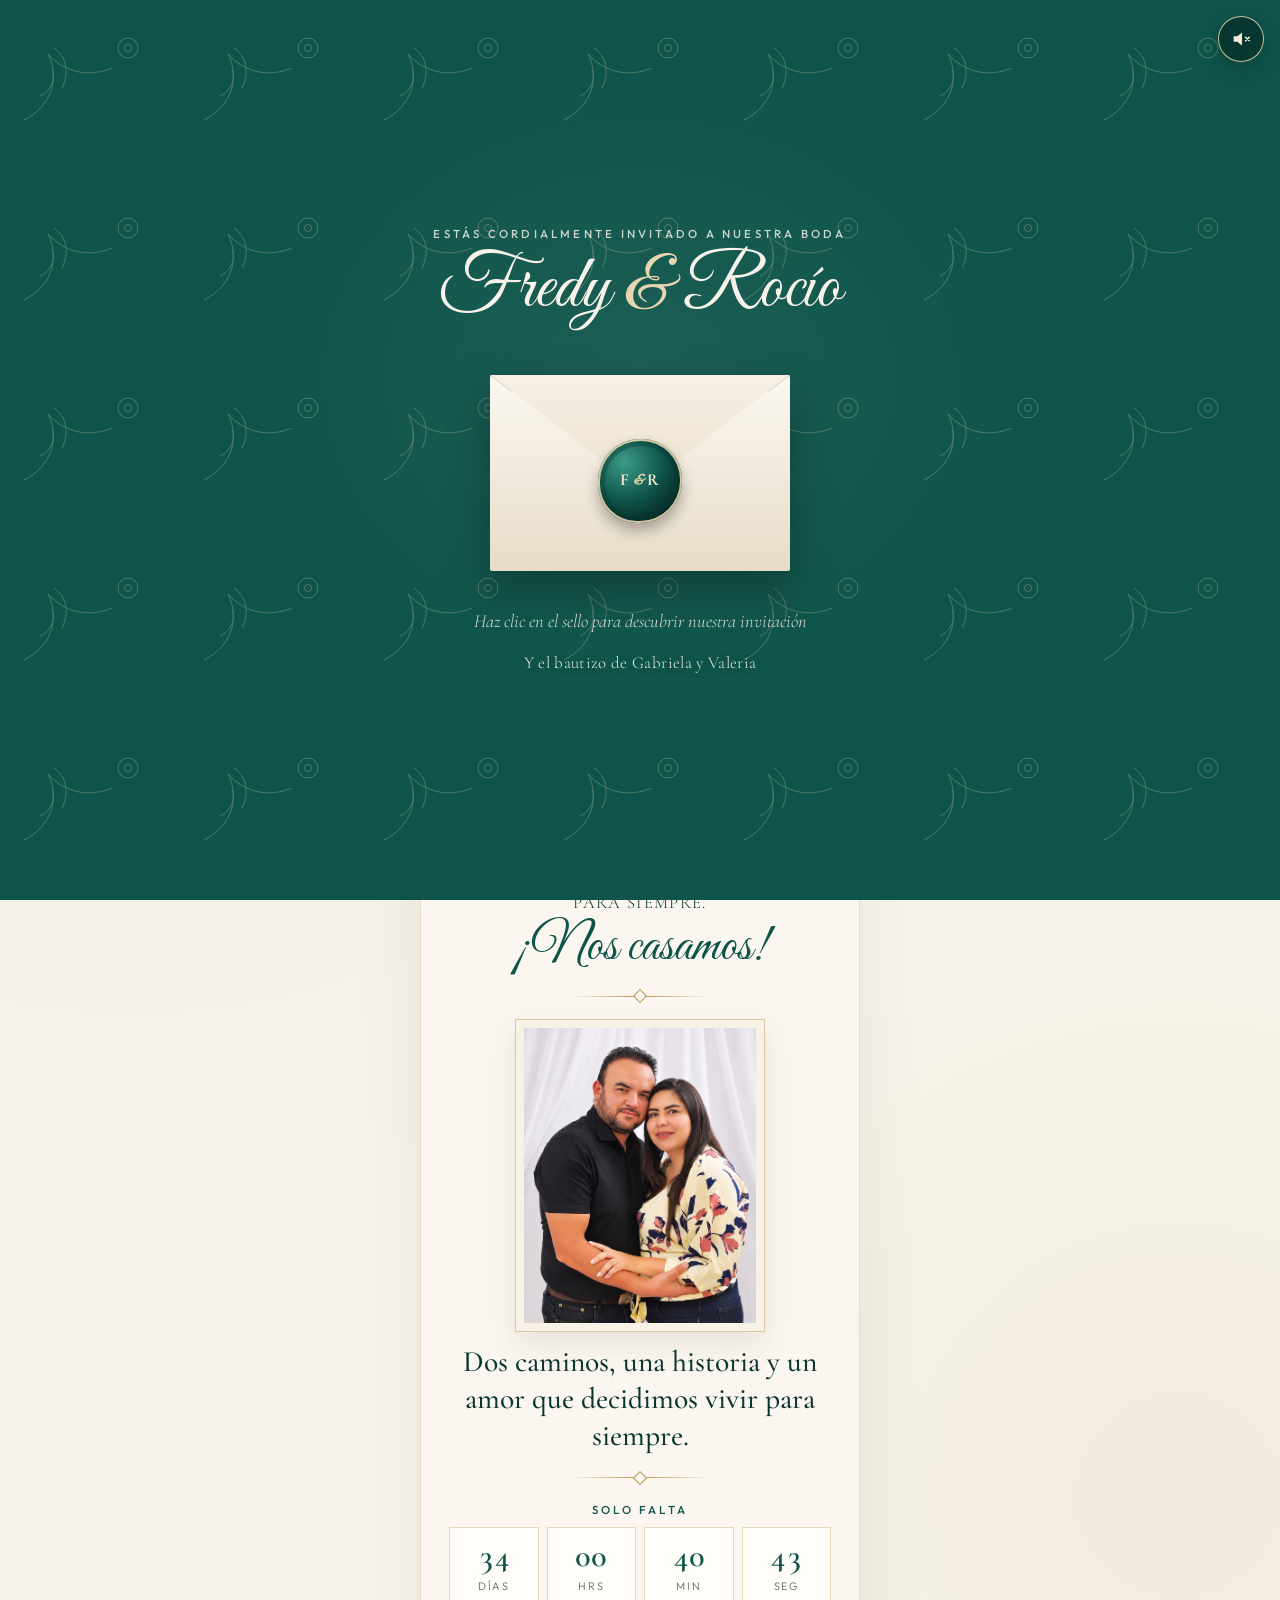
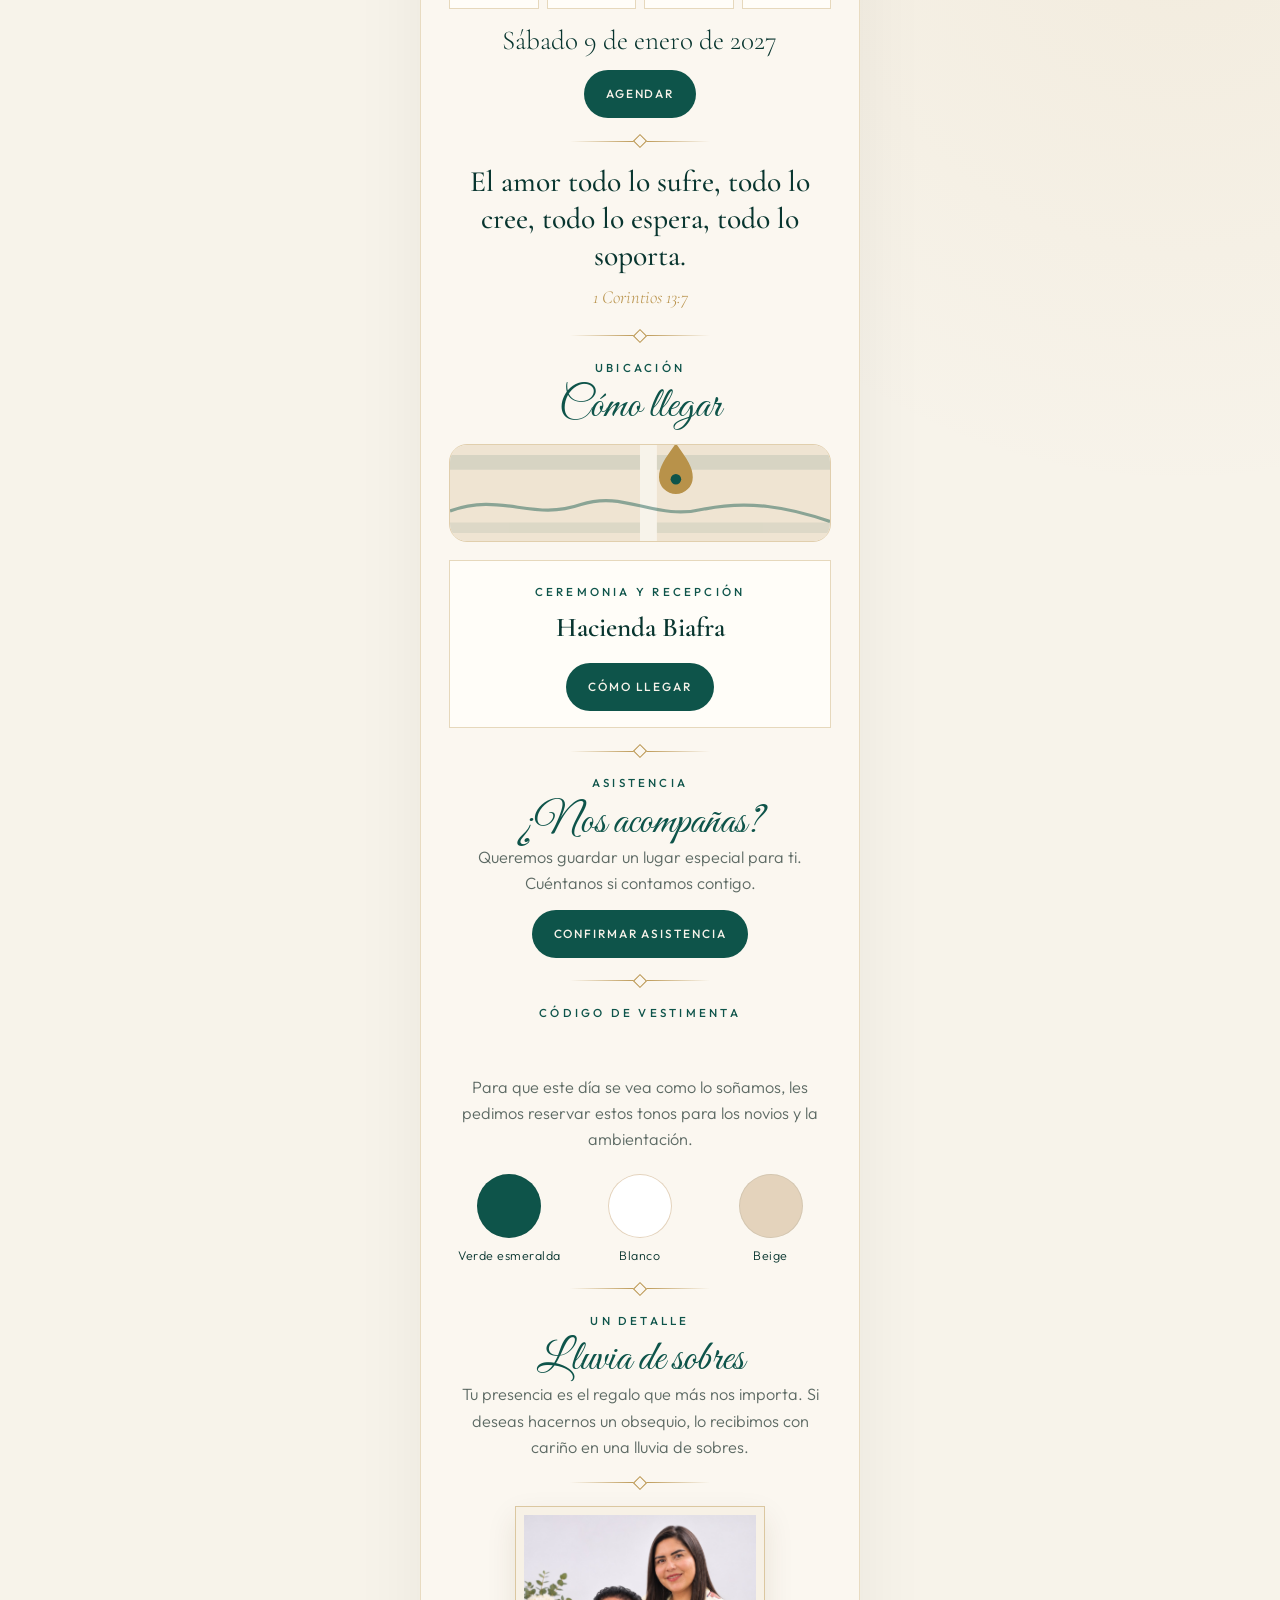
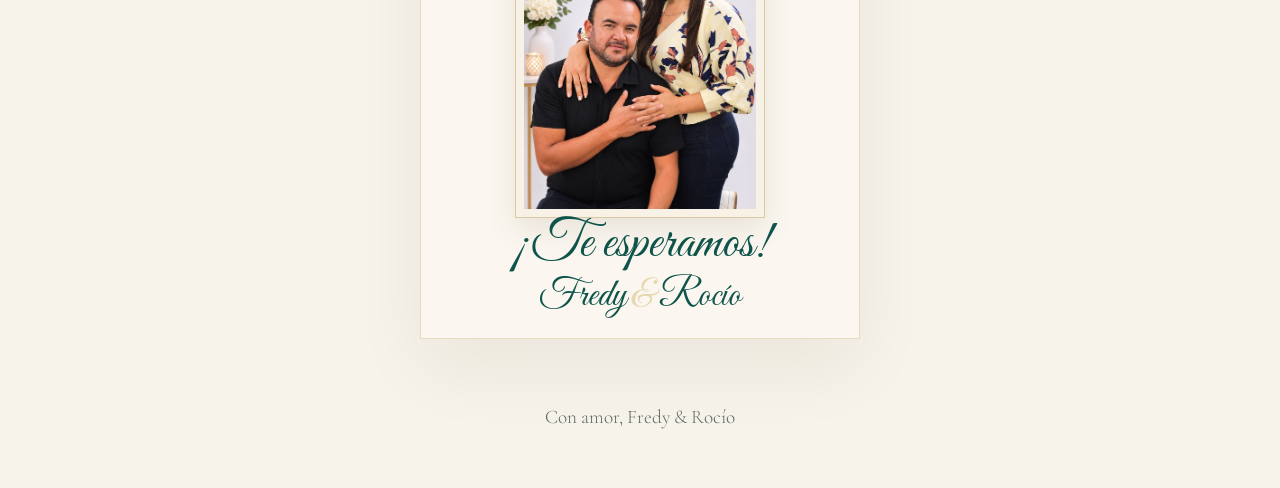
==== commit 0f0c4dce: "Corrige la fecha al 9 de enero y el texto del bautizo. Co-authored-by: Cursor <cursoragent@cursor.co" ====
--- a/public/index.html
+++ b/public/index.html
@@ -34,7 +34,7 @@
       </button>
 
       <p class="gate-hint">Haz clic en el sello para descubrir nuestra invitación</p>
-      <p class="gate-baptism">También los bautizos de Gabriela y Valeria</p>
+      <p class="gate-baptism">Y el bautizo de Gabriela y Valeria</p>
     </div>
   </section>
 
--- a/public/css/styles.css
+++ b/public/css/styles.css
@@ -124,11 +124,11 @@
 }
 .gate-baptism {
   margin: 16px auto 0;
-  max-width: 250px;
-  font-family: var(--serif);
-  font-size: 0.84rem;
+  max-width: 280px;
+  font-family: var(--serif);
+  font-size: 1.05rem;
   line-height: 1.35;
-  letter-spacing: 0.03em;
+  letter-spacing: 0.02em;
   color: rgba(247, 243, 234, 0.94);
   text-shadow: 0 1px 8px rgba(8, 53, 47, 0.45);
 }
